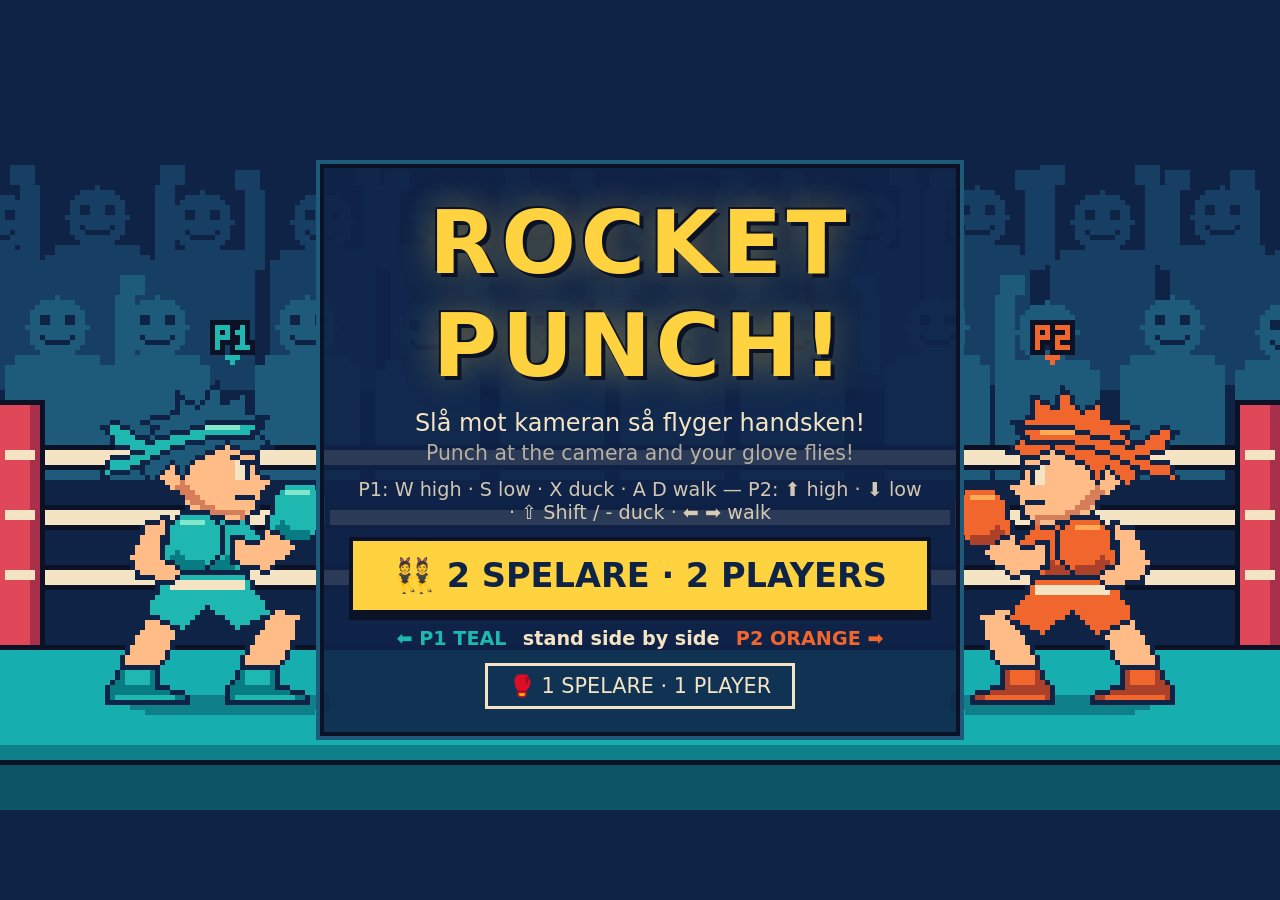
==== index.html @ 276efdc8 "A spin wheel with a 1% rare thunder boxer, Zeus (#31) Co-Authored-By: Claude Sonnet 5.5 <noreply@ant" ====
<!doctype html>
<html lang="sv">
<head>
  <meta charset="utf-8">
  <meta name="viewport" content="width=device-width, initial-scale=1">
  <title>Rocket Punch</title>
  <link rel="stylesheet" href="src/style.css">
  <!-- Collects page errors so the Helper can check the preview tab in one call (docs/agents/environment.md). Keep it. -->
  <script>window.pageErrors = []; addEventListener('error', (e) => pageErrors.push(String(e.message))); addEventListener('unhandledrejection', (e) => pageErrors.push(String(e.reason)));</script>
  <!-- three.js is available to any module via `import * as THREE from 'three'`. Pinned version, no build step (see docs/adr/0002). -->
  <script type="importmap">
    {
      "imports": {
        "three": "https://cdn.jsdelivr.net/npm/three@0.170.0/build/three.module.js",
        "three/addons/": "https://cdn.jsdelivr.net/npm/three@0.170.0/examples/jsm/"
      }
    }
  </script>
</head>
<body>
  <canvas id="stage"></canvas>

  <main id="title-screen" class="screen">
    <div class="panel">
      <h1 class="title">ROCKET PUNCH!</h1>
      <p class="subtitle">Slå mot kameran så flyger handsken! <span class="en">Punch at the camera and your glove flies!</span></p>
      <p class="keys"></p>
      <button id="play" class="big-button">👯 2 SPELARE · 2 PLAYERS</button>
      <p class="sides"><span class="p1">⬅️ P1 TEAL</span> stand side by side <span class="p2">P2 ORANGE ➡️</span></p>
      <button id="play-1p" class="small-button">🥊 1 SPELARE · 1 PLAYER</button>
    </div>
  </main>

  <main id="camera-screen" class="screen hidden">
    <div class="panel">
      <div class="big-icon">📷</div>
      <h2>Tillåt kameran! <span class="en">Allow the camera!</span></h2>
      <p>Click <b>Allow</b> at the top of the window.</p>
      <button id="skip-camera" class="small-button">⌨️ Play with keys instead</button>
    </div>
  </main>

  <main id="camera-failed-screen" class="screen hidden">
    <div class="panel">
      <div class="big-icon">🙈</div>
      <h2>No camera this time</h2>
      <p id="camera-trouble"></p>
      <p class="keys"></p>
      <button id="play-keys" class="big-button">▶ PLAY WITH KEYS</button>
    </div>
  </main>

  <!-- the boxer wheel: the wheel itself is drawn on the canvas; this is the text above and below it -->
  <main id="wheel-screen" class="screen hidden">
    <h2 id="wheel-title" class="wheel-title"></h2>
    <p id="wheel-help" class="wheel-help"></p>
  </main>

  <main id="win-screen" class="screen hidden">
    <div class="panel">
      <h1 id="win-title" class="title win">YOU WIN! ⭐</h1>
      <p id="win-sub" class="subtitle">Du vann! <span class="en">What a rocket punch!</span></p>
      <div id="win-scores" class="scores"></div>
      <button id="again-win" class="big-button">🔁 SPELA IGEN · PLAY AGAIN</button>
      <button id="menu" class="small-button">🏠 1 / 2 PLAYERS</button>
    </div>
  </main>

  <main id="timeup-screen" class="screen hidden">
    <div class="panel">
      <h1 class="title">TIME! ⏰</h1>
      <p id="time-hits" class="subtitle"></p>
      <div id="time-scores" class="scores"></div>
      <button id="again-time" class="big-button">🔁 SPELA IGEN · PLAY AGAIN</button>
      <button id="menu-time" class="small-button">🏠 1 / 2 PLAYERS</button>
    </div>
  </main>

  <p id="hint" class="hint hidden"></p>

  <script type="module" src="src/main.js"></script>
</body>
</html>
---- src/style.css ----
* { box-sizing: border-box; }
html, body { margin: 0; height: 100%; overflow: hidden; }
body {
  font-family: "Trebuchet MS", "Segoe UI", system-ui, sans-serif;
  background: #0f2347;
  color: #f4e4c4;
}
#stage { position: fixed; inset: 0; width: 100%; height: 100%; display: block; image-rendering: pixelated; }

.screen {
  position: fixed; inset: 0; z-index: 5;
  display: flex; flex-direction: column; align-items: center; justify-content: center;
  padding: 16px; text-align: center;
}
.hidden { display: none; }

.panel {
  display: flex; flex-direction: column; align-items: center; gap: 0.8rem;
  padding: 1.4rem 2rem; max-width: 40rem;
  background: rgba(15, 35, 71, 0.88); border: 4px solid #0b1226; outline: 4px solid #1e5a7a;
}

.title {
  font-size: clamp(2.6rem, 9vw, 5.5rem); margin: 0; letter-spacing: 0.05em;
  color: #ffd23f; text-shadow: 4px 4px 0 #0b1226, -2px -2px 0 #0b1226, 0 0 0.4em rgba(255, 210, 63, 0.4);
  animation: bob 2.4s ease-in-out infinite;
}
.title.win { color: #ffd23f; }
h2 { font-size: clamp(1.6rem, 5vw, 2.6rem); margin: 0; color: #ffd23f; text-shadow: 3px 3px 0 #0b1226; }
.subtitle, .panel p { font-size: clamp(1.1rem, 3.2vw, 1.5rem); margin: 0; }
.en { display: block; opacity: 0.7; font-size: 0.85em; margin-top: 0.2em; }
.keys { opacity: 0.85; font-size: clamp(0.95rem, 2.6vw, 1.2rem) !important; }
.big-icon { font-size: clamp(3rem, 10vw, 5rem); animation: bob 1.2s ease-in-out infinite; }

.big-button {
  font: inherit; font-size: clamp(1.2rem, 4.5vw, 2.1rem); font-weight: bold;
  padding: 0.45em 1.2em; border: 4px solid #0b1226; cursor: pointer; white-space: nowrap;
  color: #0f2347; background: #ffd23f; box-shadow: 0 0.18em 0 #0b1226;
  animation: pulse 1.6s ease-in-out infinite;
}
.big-button:hover { background: #ffe27a; }
.big-button:active { transform: translateY(0.12em); box-shadow: 0 0.06em 0 #0b1226; }

.small-button {
  font: inherit; font-size: clamp(1rem, 3vw, 1.3rem); padding: 0.4em 1em; cursor: pointer;
  border: 3px solid #f4e4c4; background: transparent; color: #f4e4c4;
}
.small-button:hover { background: #1e5a7a; }

.hint {
  position: fixed; left: 50%; bottom: 12px; transform: translateX(-50%); z-index: 4; margin: 0;
  padding: 6px 16px; font-weight: bold; font-size: clamp(0.9rem, 2.4vw, 1.3rem); white-space: nowrap;
  background: rgba(11, 18, 38, 0.75); color: #f4e4c4; pointer-events: none;
}

@keyframes bob { 50% { transform: translateY(-0.08em); } }
@keyframes pulse { 50% { transform: scale(1.05); } }

/* 2 players: who stands where, and the winner's colour */
.sides { font-weight: bold; font-size: clamp(0.95rem, 2.6vw, 1.2rem) !important; }
.sides .p1 { color: #1fb8b0; margin-right: 0.5em; }
.sides .p2 { color: #f0662c; margin-left: 0.5em; }
.title.win.teal { color: #1fb8b0; }
.title.win.orange { color: #f0662c; }

/* results screen: one score card per side, side by side */
.screen { overflow-y: auto; }
.scores { display: flex; gap: 0.6rem; justify-content: center; }
.score-card { padding: 0.35rem 0.7rem; border: 3px solid #0b1226; background: #1e5a7a; text-align: left; }
.score-card.teal { outline: 3px solid #1fb8b0; }
.score-card.orange { outline: 3px solid #f0662c; }
.score-card h3 { margin: 0 0 0.2rem; font-size: clamp(0.85rem, 2.4vw, 1.2rem); text-shadow: 2px 2px 0 #0b1226; white-space: nowrap; }
.score-card.teal h3 { color: #1fb8b0; }
.score-card.orange h3 { color: #f0662c; }
.score-card dl { display: grid; grid-template-columns: auto auto; gap: 0.05rem 0.8rem; margin: 0; font-size: clamp(0.75rem, 2vw, 1.05rem); white-space: nowrap; }
.score-card dt { opacity: 0.85; }
.score-card dd { margin: 0; font-weight: bold; color: #ffd23f; text-align: right; }

/* the boxer wheel: title at the top, help at the bottom, the canvas wheel shows through the middle */
#wheel-screen { justify-content: space-between; cursor: pointer; overflow: hidden; padding: 1.5vh 16px; }
.wheel-title {
  margin: 0; font-size: clamp(1.4rem, 5.5vw, 3rem); letter-spacing: 0.04em; color: #f4e4c4;
  text-shadow: 3px 3px 0 #0b1226, -2px -2px 0 #0b1226;
}
.wheel-title .en { font-size: 0.5em; }
.wheel-title.zeus { color: #ffd23f; font-size: clamp(2.2rem, 9vw, 5rem); animation: zeus-shake 0.12s linear infinite, zeus-glow 0.5s ease-in-out infinite; }
.wheel-help {
  margin: 0; padding: 4px 14px; font-weight: bold; font-size: clamp(1rem, 3vw, 1.5rem);
  background: rgba(11, 18, 38, 0.75); color: #ffd23f;
}
@keyframes zeus-shake { 25% { transform: translate(2px, -1px); } 75% { transform: translate(-2px, 1px); } }
@keyframes zeus-glow { 50% { text-shadow: 3px 3px 0 #0b1226, 0 0 0.5em #fff4c2, 0 0 1em #ffd23f; } }
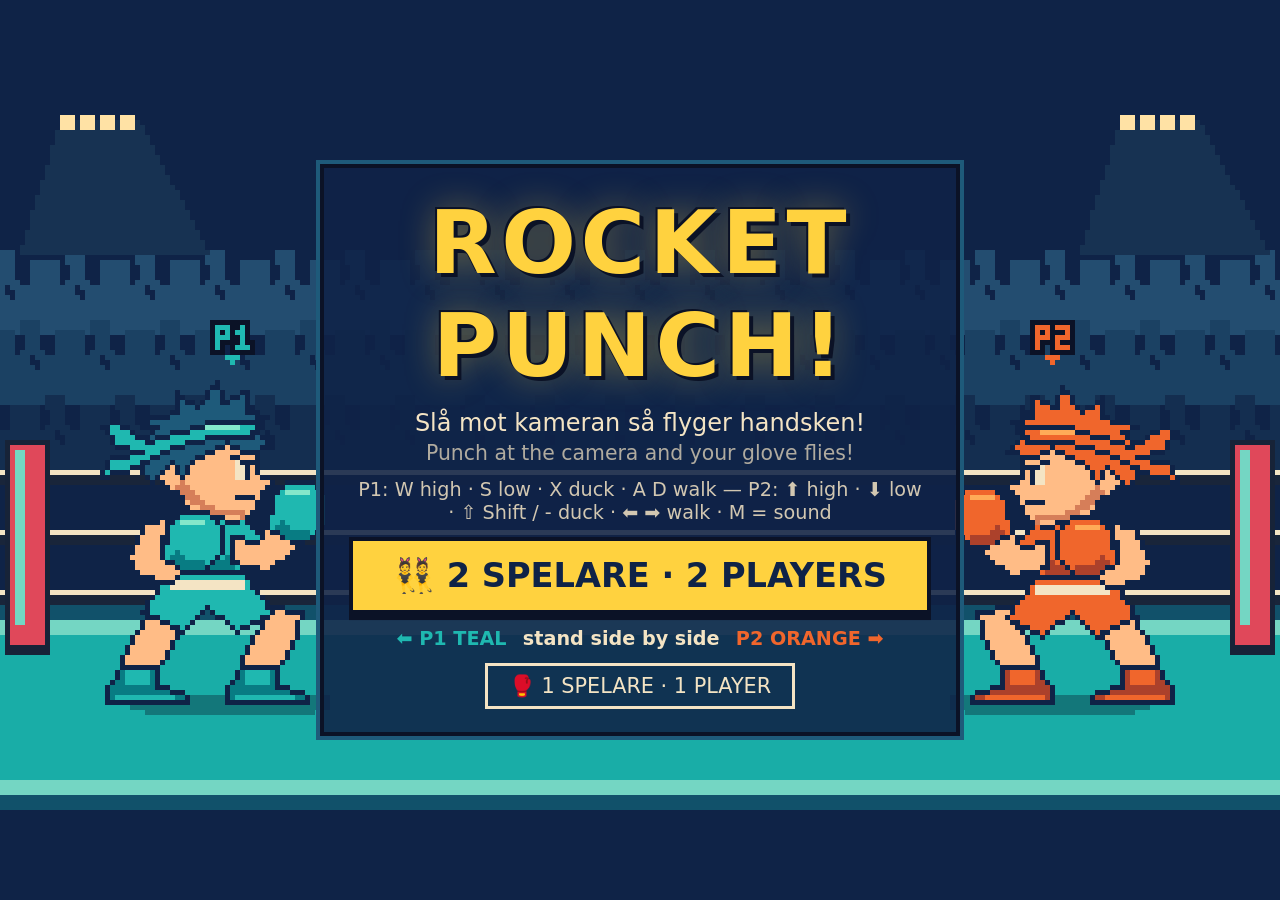
==== commit 4b6d4f12: "Five levels with new places and a boss, plus special-move sounds (#34, #35) Co-Authored-By: Claude S" ====
--- a/index.html
+++ b/index.html
@@ -66,13 +66,34 @@
     </div>
   </main>
 
-  <main id="timeup-screen" class="screen hidden">
+  <!-- 1 player: the next level (the new place shows through on the canvas) -->
+  <main id="level-screen" class="screen hidden">
+    <div class="level-top">
+      <h1 id="level-title" class="title">LEVEL 2!</h1>
+      <p id="level-place" class="level-place"></p>
+      <p id="level-foe" class="level-foe"></p>
+    </div>
+    <p class="wheel-help">👊 Slå · Punch · SPACE · click = FIGHT!</p>
+  </main>
+
+  <main id="gameover-screen" class="screen hidden">
     <div class="panel">
-      <h1 class="title">TIME! ⏰</h1>
-      <p id="time-hits" class="subtitle"></p>
-      <div id="time-scores" class="scores"></div>
-      <button id="again-time" class="big-button">🔁 SPELA IGEN · PLAY AGAIN</button>
-      <button id="menu-time" class="small-button">🏠 1 / 2 PLAYERS</button>
+      <h1 class="title over">GAME OVER</h1>
+      <p id="over-sub" class="subtitle"></p>
+      <div id="over-scores" class="scores"></div>
+      <button id="again-over" class="big-button">🔁 FÖRSÖK IGEN · TRY AGAIN</button>
+      <button id="menu-over" class="small-button">🏠 1 / 2 PLAYERS</button>
+    </div>
+  </main>
+
+  <main id="champion-screen" class="screen hidden">
+    <div class="panel champ">
+      <div class="big-icon">⭐🏆⭐</div>
+      <h1 class="title">CHAMPION!</h1>
+      <p class="subtitle">Du klarade alla 5 nivåerna! <span class="en">You beat all 5 levels!</span></p>
+      <div id="champ-scores" class="scores"></div>
+      <button id="again-champ" class="big-button">🔁 SPELA IGEN · PLAY AGAIN</button>
+      <button id="menu-champ" class="small-button">🏠 1 / 2 PLAYERS</button>
     </div>
   </main>
 
--- a/src/style.css
+++ b/src/style.css
@@ -90,3 +90,12 @@
 }
 @keyframes zeus-shake { 25% { transform: translate(2px, -1px); } 75% { transform: translate(-2px, 1px); } }
 @keyframes zeus-glow { 50% { text-shadow: 3px 3px 0 #0b1226, 0 0 0.5em #fff4c2, 0 0 1em #ffd23f; } }
+
+/* 1 player levels: "LEVEL 2!" over the new place, GAME OVER, CHAMPION */
+#level-screen { justify-content: space-between; cursor: pointer; padding: 3vh 16px; }
+.level-top { display: flex; flex-direction: column; align-items: center; gap: 0.3rem; padding: 0.6rem 1.6rem; background: rgba(11, 18, 38, 0.7); }
+.level-place { margin: 0; font-size: clamp(1.3rem, 4.5vw, 2.4rem); font-weight: bold; color: #f4e4c4; text-shadow: 3px 3px 0 #0b1226; }
+.level-place .en { font-size: 0.6em; }
+.level-foe { margin: 0; font-size: clamp(1.1rem, 3.5vw, 1.8rem); font-weight: bold; text-shadow: 2px 2px 0 #0b1226; }
+.title.over { color: #e0485a; }
+.panel.champ { outline-color: #ffd23f; }
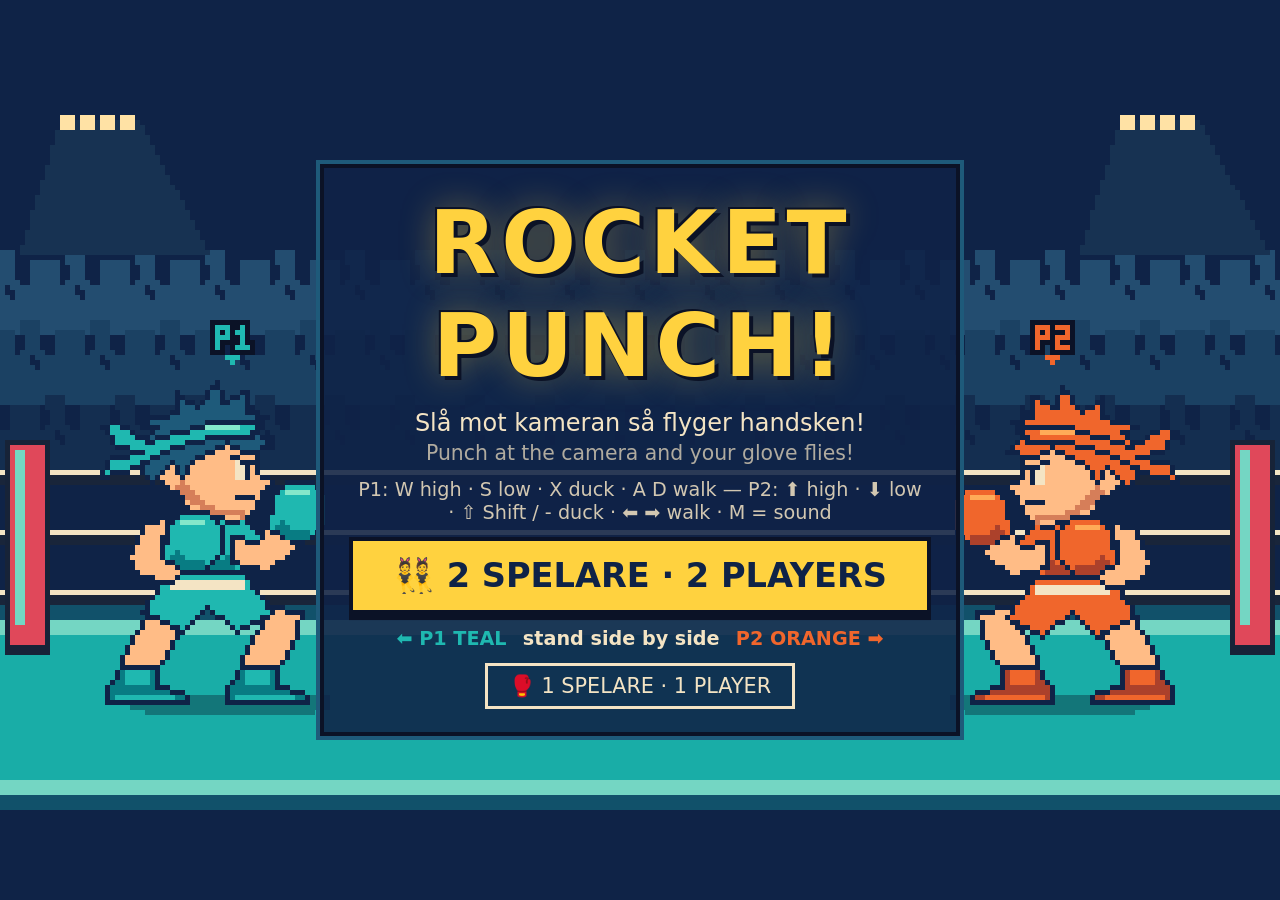
==== commit ba5a1714: "Stand-here boxes with a GET READY step, and the boss is KANG (#36) Co-Authored-By: Claude Sonnet 5.5" ====
--- a/index.html
+++ b/index.html
@@ -56,6 +56,12 @@
     <p id="wheel-help" class="wheel-help"></p>
   </main>
 
+  <!-- GET READY (camera play): the big camera picture with the STAND HERE boxes is drawn on the canvas -->
+  <main id="ready-screen" class="screen hidden">
+    <h2 class="wheel-title">GÖR DIG REDO! <span class="en">GET READY!</span></h2>
+    <p id="ready-help" class="wheel-help"></p>
+  </main>
+
   <main id="win-screen" class="screen hidden">
     <div class="panel">
       <h1 id="win-title" class="title win">YOU WIN! ⭐</h1>
--- a/src/style.css
+++ b/src/style.css
@@ -78,6 +78,11 @@
 
 /* the boxer wheel: title at the top, help at the bottom, the canvas wheel shows through the middle */
 #wheel-screen { justify-content: space-between; cursor: pointer; overflow: hidden; padding: 1.5vh 16px; }
+/* GET READY: title above and help below the big camera picture (drawn on the canvas) */
+#ready-screen { justify-content: space-between; cursor: pointer; overflow: hidden; padding: 1vh 16px; }
+#ready-screen .wheel-title { font-size: clamp(1.4rem, 5vh, 3rem); }
+#ready-screen .en { display: inline; margin: 0 0 0 0.3em; }
+#ready-help { white-space: normal; }
 .wheel-title {
   margin: 0; font-size: clamp(1.4rem, 5.5vw, 3rem); letter-spacing: 0.04em; color: #f4e4c4;
   text-shadow: 3px 3px 0 #0b1226, -2px -2px 0 #0b1226;
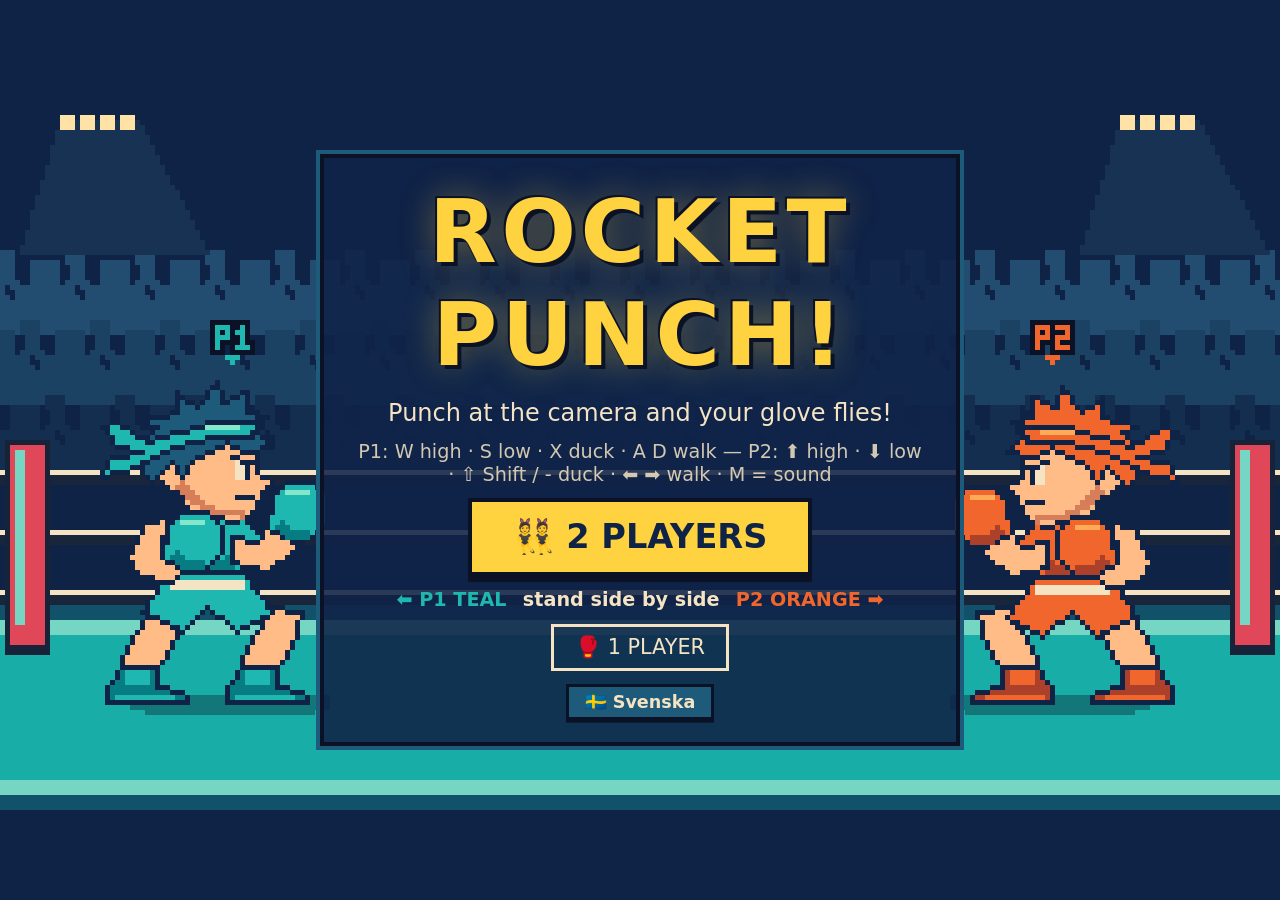
==== commit 0104a94f: "Fight music, language button, lava, place reveal, duck box, fixed knees - Fight music for each of th" ====
--- a/index.html
+++ b/index.html
@@ -1,5 +1,5 @@
 <!doctype html>
-<html lang="sv">
+<html lang="en">
 <head>
   <meta charset="utf-8">
   <meta name="viewport" content="width=device-width, initial-scale=1">
@@ -23,30 +23,31 @@
   <main id="title-screen" class="screen">
     <div class="panel">
       <h1 class="title">ROCKET PUNCH!</h1>
-      <p class="subtitle">Slå mot kameran så flyger handsken! <span class="en">Punch at the camera and your glove flies!</span></p>
+      <p class="subtitle" data-i18n="subtitle">Punch at the camera and your glove flies!</p>
       <p class="keys"></p>
-      <button id="play" class="big-button">👯 2 SPELARE · 2 PLAYERS</button>
-      <p class="sides"><span class="p1">⬅️ P1 TEAL</span> stand side by side <span class="p2">P2 ORANGE ➡️</span></p>
-      <button id="play-1p" class="small-button">🥊 1 SPELARE · 1 PLAYER</button>
+      <button id="play" class="big-button" data-i18n="play2">👯 2 PLAYERS</button>
+      <p class="sides"><span class="p1" data-i18n="p1Side">⬅️ P1 TEAL</span> <span data-i18n="sidesMiddle">stand side by side</span> <span class="p2" data-i18n="p2Side">P2 ORANGE ➡️</span></p>
+      <button id="play-1p" class="small-button" data-i18n="play1">🥊 1 PLAYER</button>
+      <button id="lang" class="lang-button" data-i18n="langButton">🇸🇪 Svenska</button>
     </div>
   </main>
 
   <main id="camera-screen" class="screen hidden">
     <div class="panel">
       <div class="big-icon">📷</div>
-      <h2>Tillåt kameran! <span class="en">Allow the camera!</span></h2>
-      <p>Click <b>Allow</b> at the top of the window.</p>
-      <button id="skip-camera" class="small-button">⌨️ Play with keys instead</button>
+      <h2 data-i18n="allowCamera">Allow the camera!</h2>
+      <p data-i18n-html="clickAllow">Click <b>Allow</b> at the top of the window.</p>
+      <button id="skip-camera" class="small-button" data-i18n="skipCamera">⌨️ Play with keys instead</button>
     </div>
   </main>
 
   <main id="camera-failed-screen" class="screen hidden">
     <div class="panel">
       <div class="big-icon">🙈</div>
-      <h2>No camera this time</h2>
+      <h2 data-i18n="noCamera">No camera this time</h2>
       <p id="camera-trouble"></p>
       <p class="keys"></p>
-      <button id="play-keys" class="big-button">▶ PLAY WITH KEYS</button>
+      <button id="play-keys" class="big-button" data-i18n="playKeys">▶ PLAY WITH KEYS</button>
     </div>
   </main>
 
@@ -56,19 +57,26 @@
     <p id="wheel-help" class="wheel-help"></p>
   </main>
 
+  <!-- 2 players: the random place is revealed like a slot machine (the place flickers on the canvas behind) -->
+  <main id="reveal-screen" class="screen hidden">
+    <h2 class="wheel-title" data-i18n="placeRoll">🎲 WHERE WILL YOU FIGHT?</h2>
+    <p id="reveal-place" class="reveal-place"></p>
+    <p class="wheel-help" data-i18n="placeHelp">Click · SPACE to go on</p>
+  </main>
+
   <!-- GET READY (camera play): the big camera picture with the STAND HERE boxes is drawn on the canvas -->
   <main id="ready-screen" class="screen hidden">
-    <h2 class="wheel-title">GÖR DIG REDO! <span class="en">GET READY!</span></h2>
+    <h2 class="wheel-title" data-i18n="getReady">GET READY!</h2>
     <p id="ready-help" class="wheel-help"></p>
   </main>
 
   <main id="win-screen" class="screen hidden">
     <div class="panel">
-      <h1 id="win-title" class="title win">YOU WIN! ⭐</h1>
-      <p id="win-sub" class="subtitle">Du vann! <span class="en">What a rocket punch!</span></p>
+      <h1 id="win-title" class="title win" data-i18n="youWin">YOU WIN! ⭐</h1>
+      <p id="win-sub" class="subtitle" data-i18n="youWinSub">What a rocket punch!</p>
       <div id="win-scores" class="scores"></div>
-      <button id="again-win" class="big-button">🔁 SPELA IGEN · PLAY AGAIN</button>
-      <button id="menu" class="small-button">🏠 1 / 2 PLAYERS</button>
+      <button id="again-win" class="big-button" data-i18n="playAgain">🔁 PLAY AGAIN</button>
+      <button id="menu" class="small-button" data-i18n="menu">🏠 1 / 2 PLAYERS</button>
     </div>
   </main>
 
@@ -79,27 +87,27 @@
       <p id="level-place" class="level-place"></p>
       <p id="level-foe" class="level-foe"></p>
     </div>
-    <p class="wheel-help">👊 Slå · Punch · SPACE · click = FIGHT!</p>
+    <p class="wheel-help" data-i18n="levelHelp">👊 Punch · SPACE · click = FIGHT!</p>
   </main>
 
   <main id="gameover-screen" class="screen hidden">
     <div class="panel">
-      <h1 class="title over">GAME OVER</h1>
+      <h1 class="title over" data-i18n="gameOver">GAME OVER</h1>
       <p id="over-sub" class="subtitle"></p>
       <div id="over-scores" class="scores"></div>
-      <button id="again-over" class="big-button">🔁 FÖRSÖK IGEN · TRY AGAIN</button>
-      <button id="menu-over" class="small-button">🏠 1 / 2 PLAYERS</button>
+      <button id="again-over" class="big-button" data-i18n="tryAgain">🔁 TRY AGAIN</button>
+      <button id="menu-over" class="small-button" data-i18n="menu">🏠 1 / 2 PLAYERS</button>
     </div>
   </main>
 
   <main id="champion-screen" class="screen hidden">
     <div class="panel champ">
       <div class="big-icon">⭐🏆⭐</div>
-      <h1 class="title">CHAMPION!</h1>
-      <p class="subtitle">Du klarade alla 5 nivåerna! <span class="en">You beat all 5 levels!</span></p>
+      <h1 class="title" data-i18n="champion">CHAMPION!</h1>
+      <p class="subtitle" data-i18n="championSub">You beat all 5 levels!</p>
       <div id="champ-scores" class="scores"></div>
-      <button id="again-champ" class="big-button">🔁 SPELA IGEN · PLAY AGAIN</button>
-      <button id="menu-champ" class="small-button">🏠 1 / 2 PLAYERS</button>
+      <button id="again-champ" class="big-button" data-i18n="playAgain">🔁 PLAY AGAIN</button>
+      <button id="menu-champ" class="small-button" data-i18n="menu">🏠 1 / 2 PLAYERS</button>
     </div>
   </main>
 
--- a/src/style.css
+++ b/src/style.css
@@ -104,3 +104,19 @@
 .level-foe { margin: 0; font-size: clamp(1.1rem, 3.5vw, 1.8rem); font-weight: bold; text-shadow: 2px 2px 0 #0b1226; }
 .title.over { color: #e0485a; }
 .panel.champ { outline-color: #ffd23f; }
+
+/* the language button on the title screen */
+.lang-button {
+  font: inherit; font-size: clamp(0.9rem, 2.6vw, 1.1rem); font-weight: bold; padding: 0.3em 0.9em; cursor: pointer;
+  border: 3px solid #0b1226; background: #1e5a7a; color: #f4e4c4; box-shadow: 0 0.15em 0 #0b1226;
+}
+.lang-button:hover { background: #2a7aa0; }
+
+/* 2 players: the random place reveal */
+#reveal-screen { justify-content: space-between; cursor: pointer; overflow: hidden; padding: 3vh 16px; }
+.reveal-place {
+  margin: 0; padding: 0.15em 0.8em; font-size: clamp(2.2rem, 9vw, 5rem); font-weight: bold; white-space: nowrap;
+  color: #f4e4c4; background: rgba(11, 18, 38, 0.7); text-shadow: 4px 4px 0 #0b1226;
+}
+.reveal-place.landed { color: #ffd23f; animation: pop-in 0.35s ease-out; }
+@keyframes pop-in { 0% { transform: scale(1.5); } 100% { transform: scale(1); } }
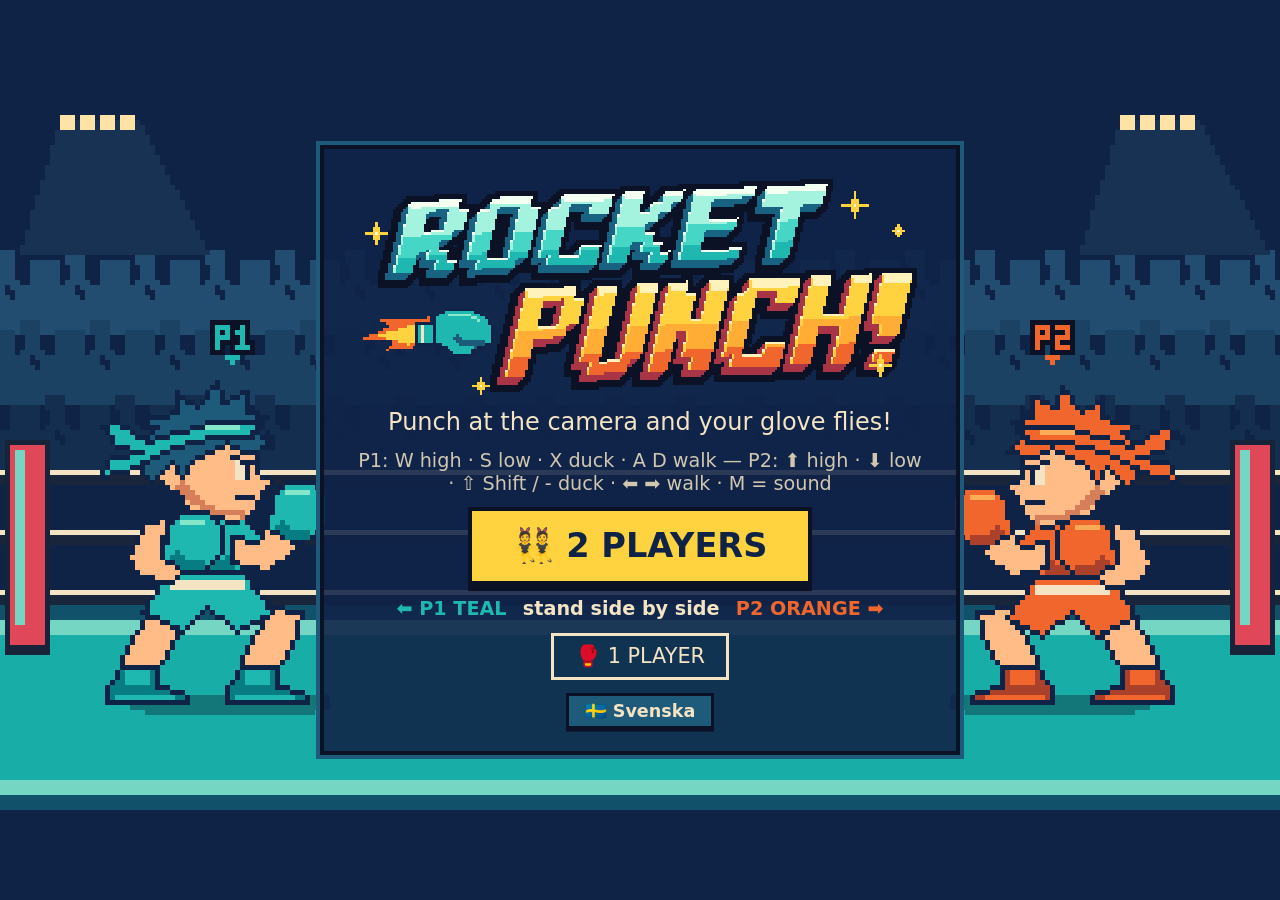
==== commit 74e911b7: "Bold animated title logo, and a touch-up concept for the fight screen - New pixel-art logo: the rock" ====
--- a/index.html
+++ b/index.html
@@ -22,7 +22,11 @@
 
   <main id="title-screen" class="screen">
     <div class="panel">
-      <h1 class="title">ROCKET PUNCH!</h1>
+      <h1 class="title-logo" aria-label="ROCKET PUNCH!">
+        <img class="logo-word" src="assets/art/logo-word.png" alt="">
+        <span class="logo-glove" aria-hidden="true"></span>
+        <img class="logo-stars" src="assets/art/logo-stars.png" alt="">
+      </h1>
       <p class="subtitle" data-i18n="subtitle">Punch at the camera and your glove flies!</p>
       <p class="keys"></p>
       <button id="play" class="big-button" data-i18n="play2">👯 2 PLAYERS</button>
--- a/src/style.css
+++ b/src/style.css
@@ -120,3 +120,85 @@
 }
 .reveal-place.landed { color: #ffd23f; animation: pop-in 0.35s ease-out; }
 @keyframes pop-in { 0% { transform: scale(1.5); } 100% { transform: scale(1); } }
+.title-logo {
+  position: relative;
+  margin: 0;
+  width: min(35rem, calc(100vw - 7rem), 72vh);
+  aspect-ratio: 220 / 88;
+  isolation: isolate;
+  image-rendering: pixelated;
+}
+.title-logo img { position: absolute; inset: 0; width: 100%; }
+.logo-glove {
+  position: absolute;
+  left: 0;
+  top: 56%;
+  width: 25%;
+  aspect-ratio: 2;
+  background: url('../assets/art/logo-glove.png') left center / 200% 100% no-repeat;
+}
+@media (prefers-reduced-motion: no-preference) {
+  .logo-glove {
+    animation: logo-flight 650ms steps(9, end) both, logo-jab 4.8s 650ms steps(4, end) infinite,
+      logo-flame 240ms steps(2, jump-none) infinite;
+  }
+  .logo-word { animation: logo-impact 650ms steps(3, end), logo-recoil 4.8s 650ms steps(3, end) infinite; }
+  .logo-stars { animation: logo-sparks 650ms steps(3, end), logo-twinkle 4.8s 650ms steps(4, end) infinite; }
+}
+@keyframes logo-flight {
+  0% { transform: translate(-65%, 14%) scale(.65); opacity: 0; }
+  26% { opacity: 1; }
+  60% { transform: translate(15%, -4%) scale(1.12, .94); }
+  80% { transform: translate(-6%, 0); }
+  100% { transform: none; }
+}
+@keyframes logo-impact {
+  0%, 55%, 100% { transform: none; }
+  60% { transform: translate(2%, -2%) scale(.97, 1.04); }
+  77% { transform: translate(-1%, 1%) scale(1.015, .98); }
+}
+@keyframes logo-sparks {
+  0%, 54% { opacity: 0; transform: scale(.82); }
+  63% { opacity: 1; transform: scale(1.05); }
+  100% { transform: none; }
+}
+@keyframes logo-flame { to { background-position-x: 100%; } }
+@keyframes logo-jab {
+  0%, 46%, 92%, 100% { transform: none; }
+  23%, 66% { transform: translateY(-3%); }
+  77% { transform: translate(-14%, 2%); }
+  82% { transform: translate(15%, -4%) scale(1.08, .95); }
+}
+@keyframes logo-recoil {
+  0%, 80%, 94%, 100% { transform: none; }
+  83% { transform: translate(1.3%, -1%) scale(.985, 1.02); }
+  88% { transform: translateX(-.5%); }
+}
+@keyframes logo-twinkle {
+  0%, 46%, 82%, 100% { opacity: 1; }
+  25%, 76% { opacity: .28; }
+  82% { transform: scale(1.035); }
+  95% { transform: none; }
+}
+@media (prefers-reduced-motion: no-preference) {
+  .title-logo::after {
+    content: "";
+    position: absolute;
+    left: 20%;
+    top: 53%;
+    width: 14.55%;
+    aspect-ratio: 1;
+    background: url('../assets/art/logo-impact.png') center / contain no-repeat;
+    opacity: 0;
+    animation: logo-hit-rays 650ms steps(2, end), logo-jab-rays 4.8s 650ms steps(2, end) infinite;
+  }
+}
+@keyframes logo-hit-rays {
+  0%, 54%, 98%, 100% { opacity: 0; }
+  60% { opacity: 1; transform: scale(.75); }
+  78% { opacity: 1; transform: scale(1.12); }
+}
+@keyframes logo-jab-rays {
+  0%, 79%, 90%, 100% { opacity: 0; }
+  82%, 85% { opacity: 1; }
+}
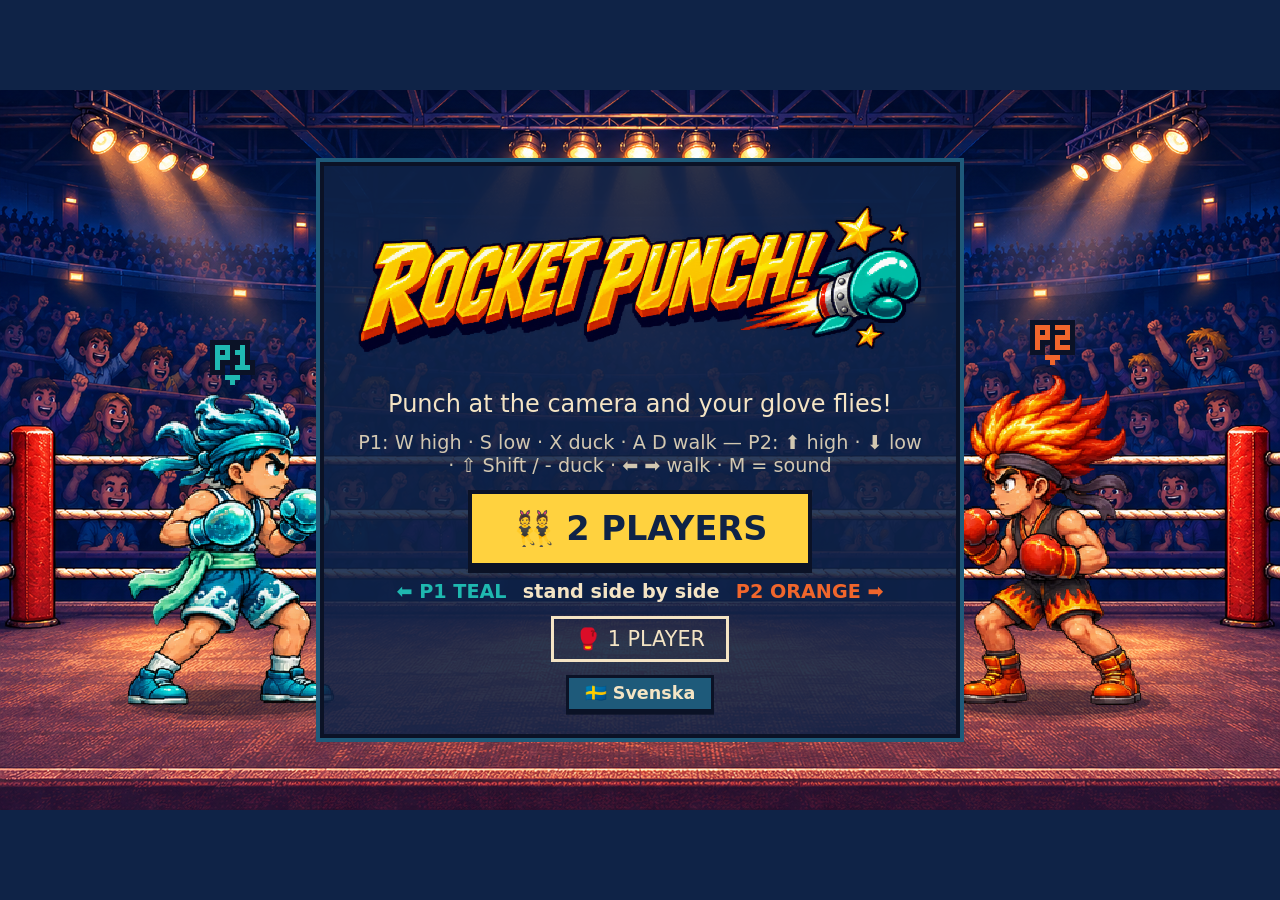
==== commit 0e38ebb7: "Full HD visual overhaul with elemental boxers and Zeus (#37) Co-Authored-By: Claude Opus 5.5 <norepl" ====
--- a/index.html
+++ b/index.html
@@ -22,11 +22,7 @@
 
   <main id="title-screen" class="screen">
     <div class="panel">
-      <h1 class="title-logo" aria-label="ROCKET PUNCH!">
-        <img class="logo-word" src="assets/art/logo-word.png" alt="">
-        <span class="logo-glove" aria-hidden="true"></span>
-        <img class="logo-stars" src="assets/art/logo-stars.png" alt="">
-      </h1>
+      <h1 class="title-logo" aria-label="ROCKET PUNCH!"><img src="assets/art/hd/ui/title-logo.png" alt=""></h1>
       <p class="subtitle" data-i18n="subtitle">Punch at the camera and your glove flies!</p>
       <p class="keys"></p>
       <button id="play" class="big-button" data-i18n="play2">👯 2 PLAYERS</button>
--- a/src/style.css
+++ b/src/style.css
@@ -15,8 +15,12 @@
 .hidden { display: none; }
 
 .panel {
-  display: flex; flex-direction: column; align-items: center; gap: 0.8rem;
-  padding: 1.4rem 2rem; max-width: 40rem;
+  --pad-x: clamp(0.8rem, 4vw, 2rem);   /* side padding; the title logo subtracts it to fit narrow phones */
+  display: flex; flex-direction: column; align-items: center; gap: clamp(0.35rem, 1.8vh, 0.8rem);
+  padding: clamp(0.6rem, 3vh, 1.4rem) var(--pad-x); max-width: min(40rem, 100%);
+  /* auto margins instead of plain centring: a panel taller than the screen starts at the top and scrolls,
+     rather than being cut off above the top edge */
+  margin-block: auto; flex-shrink: 0;
   background: rgba(15, 35, 71, 0.88); border: 4px solid #0b1226; outline: 4px solid #1e5a7a;
 }
 
@@ -64,8 +68,8 @@
 .title.win.orange { color: #f0662c; }
 
 /* results screen: one score card per side, side by side */
-.screen { overflow-y: auto; }
-.scores { display: flex; gap: 0.6rem; justify-content: center; }
+.screen { overflow-y: auto; overflow-x: hidden; }
+.scores { display: flex; flex-wrap: wrap; gap: 0.6rem; justify-content: center; }
 .score-card { padding: 0.35rem 0.7rem; border: 3px solid #0b1226; background: #1e5a7a; text-align: left; }
 .score-card.teal { outline: 3px solid #1fb8b0; }
 .score-card.orange { outline: 3px solid #f0662c; }
@@ -120,85 +124,44 @@
 }
 .reveal-place.landed { color: #ffd23f; animation: pop-in 0.35s ease-out; }
 @keyframes pop-in { 0% { transform: scale(1.5); } 100% { transform: scale(1); } }
+/* the HD title logo (assets/art/hd/ui/title-logo.png, ROCKET PUNCH! with its rocket glove): one picture
+   that pops in, then gives a little punch every few seconds */
 .title-logo {
-  position: relative;
   margin: 0;
-  width: min(35rem, calc(100vw - 7rem), 72vh);
-  aspect-ratio: 220 / 88;
-  isolation: isolate;
-  image-rendering: pixelated;
+  /* fits inside the panel: screen gutters (32px), the panel's side padding and its borders (8px) */
+  width: min(38rem, calc(100vw - 40px - 2 * var(--pad-x, 2rem)), 66vh);
+  max-width: 100%;
+  aspect-ratio: 2172 / 724;
+  line-height: 0;
 }
-.title-logo img { position: absolute; inset: 0; width: 100%; }
-.logo-glove {
-  position: absolute;
-  left: 0;
-  top: 56%;
-  width: 25%;
-  aspect-ratio: 2;
-  background: url('../assets/art/logo-glove.png') left center / 200% 100% no-repeat;
+.title-logo img { width: 100%; height: 100%; display: block; }
+@media (prefers-reduced-motion: no-preference) {
+  .title-logo img { animation: logo-in 650ms steps(5, end) both, logo-punch 4.8s 650ms steps(4, end) infinite; }
 }
-@media (prefers-reduced-motion: no-preference) {
-  .logo-glove {
-    animation: logo-flight 650ms steps(9, end) both, logo-jab 4.8s 650ms steps(4, end) infinite,
-      logo-flame 240ms steps(2, jump-none) infinite;
-  }
-  .logo-word { animation: logo-impact 650ms steps(3, end), logo-recoil 4.8s 650ms steps(3, end) infinite; }
-  .logo-stars { animation: logo-sparks 650ms steps(3, end), logo-twinkle 4.8s 650ms steps(4, end) infinite; }
-}
-@keyframes logo-flight {
-  0% { transform: translate(-65%, 14%) scale(.65); opacity: 0; }
-  26% { opacity: 1; }
-  60% { transform: translate(15%, -4%) scale(1.12, .94); }
-  80% { transform: translate(-6%, 0); }
+@keyframes logo-in {
+  0% { transform: translateX(-40%) scale(.6); opacity: 0; }
+  40% { opacity: 1; }
+  70% { transform: translateX(3%) scale(1.06, .95); }
   100% { transform: none; }
 }
-@keyframes logo-impact {
-  0%, 55%, 100% { transform: none; }
-  60% { transform: translate(2%, -2%) scale(.97, 1.04); }
-  77% { transform: translate(-1%, 1%) scale(1.015, .98); }
+@keyframes logo-punch {
+  0%, 78%, 94%, 100% { transform: none; }
+  82% { transform: translateX(2%) scale(1.03, .97); }
+  88% { transform: translateX(-.6%); }
 }
-@keyframes logo-sparks {
-  0%, 54% { opacity: 0; transform: scale(.82); }
-  63% { opacity: 1; transform: scale(1.05); }
-  100% { transform: none; }
+
+
+/* phones on their side (short screens): the title panel gets a tighter fit, and its three buttons
+   share one row so the logo, the words and every button fit without scrolling. Text stays >= 0.9rem. */
+@media (max-height: 520px) {
+  .screen { padding: 8px 16px; }
+  .big-button { font-size: clamp(1.15rem, 6vh, 1.6rem); padding: 0.3em 1em; }
+  .small-button { font-size: 1rem; padding: 0.3em 0.9em; }
+  .subtitle, .panel p { font-size: clamp(1rem, 4.5vh, 1.3rem); }
+  .keys, .sides { font-size: 0.9rem !important; }
+  #title-screen .panel { flex-flow: row wrap; justify-content: center; align-items: center; column-gap: 0.8rem; }
+  #title-screen .panel > :not(button) { flex-basis: 100%; }
+  #title-screen .panel > .title-logo { flex-basis: auto; width: min(38rem, calc(100vw - 40px - 2 * var(--pad-x, 2rem)), 72vh); }
+  #title-screen .title-logo, #title-screen .subtitle, #title-screen .keys { order: -2; }
+  #title-screen .sides { order: -1; }
 }
-@keyframes logo-flame { to { background-position-x: 100%; } }
-@keyframes logo-jab {
-  0%, 46%, 92%, 100% { transform: none; }
-  23%, 66% { transform: translateY(-3%); }
-  77% { transform: translate(-14%, 2%); }
-  82% { transform: translate(15%, -4%) scale(1.08, .95); }
-}
-@keyframes logo-recoil {
-  0%, 80%, 94%, 100% { transform: none; }
-  83% { transform: translate(1.3%, -1%) scale(.985, 1.02); }
-  88% { transform: translateX(-.5%); }
-}
-@keyframes logo-twinkle {
-  0%, 46%, 82%, 100% { opacity: 1; }
-  25%, 76% { opacity: .28; }
-  82% { transform: scale(1.035); }
-  95% { transform: none; }
-}
-@media (prefers-reduced-motion: no-preference) {
-  .title-logo::after {
-    content: "";
-    position: absolute;
-    left: 20%;
-    top: 53%;
-    width: 14.55%;
-    aspect-ratio: 1;
-    background: url('../assets/art/logo-impact.png') center / contain no-repeat;
-    opacity: 0;
-    animation: logo-hit-rays 650ms steps(2, end), logo-jab-rays 4.8s 650ms steps(2, end) infinite;
-  }
-}
-@keyframes logo-hit-rays {
-  0%, 54%, 98%, 100% { opacity: 0; }
-  60% { opacity: 1; transform: scale(.75); }
-  78% { opacity: 1; transform: scale(1.12); }
-}
-@keyframes logo-jab-rays {
-  0%, 79%, 90%, 100% { opacity: 0; }
-  82%, 85% { opacity: 1; }
-}
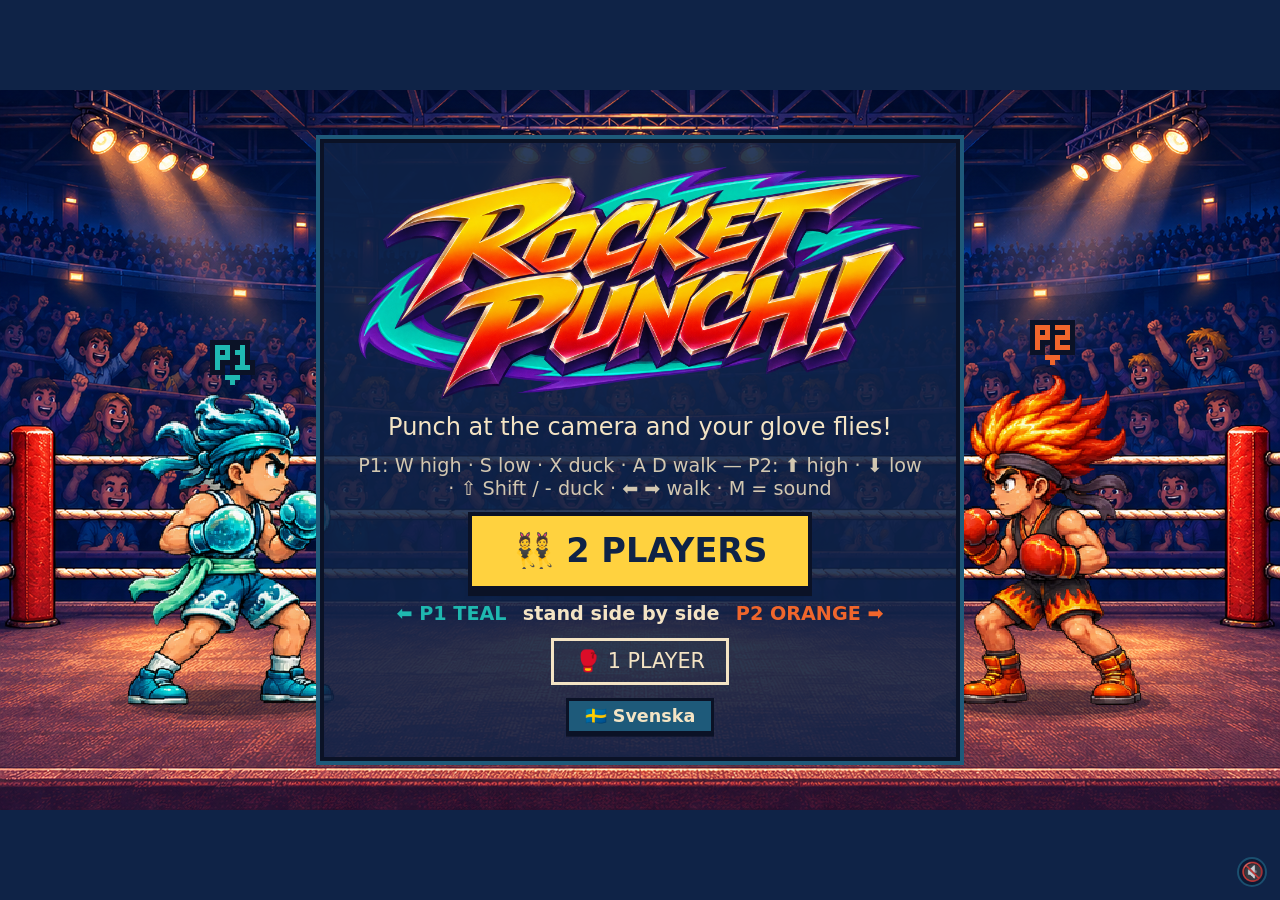
==== commit 3fd6ca75: "Epic chiptune intro and title music with a speaker mute icon (#41) Co-Authored-By: Claude Opus 5.5 <" ====
--- a/index.html
+++ b/index.html
@@ -30,6 +30,8 @@
       <button id="play-1p" class="small-button" data-i18n="play1">🥊 1 PLAYER</button>
       <button id="lang" class="lang-button" data-i18n="langButton">🇸🇪 Svenska</button>
     </div>
+    <!-- sound on/off: a small speaker in the corner (src/main.js, SOUND BUTTON) -->
+    <button id="sound-toggle" class="sound-button" type="button" aria-pressed="false" aria-label="Sound">🔇</button>
   </main>
 
   <main id="camera-screen" class="screen hidden">
--- a/src/style.css
+++ b/src/style.css
@@ -51,6 +51,22 @@
 }
 .small-button:hover { background: #1e5a7a; }
 
+/* the title's sound on/off speaker: small to look at, a full 44 px to tap, clear of the phone's rounded corners */
+.sound-button {
+  position: absolute; z-index: 6;
+  right: max(6px, env(safe-area-inset-right)); bottom: max(6px, env(safe-area-inset-bottom));
+  width: 44px; height: 44px; padding: 0; display: grid; place-items: center;
+  font-size: 1.15rem; line-height: 1; cursor: pointer; opacity: 0.8;
+  border: 0; border-radius: 50%; color: #f4e4c4; background: transparent;
+  -webkit-tap-highlight-color: transparent; touch-action: manipulation;
+}
+.sound-button::before {   /* the small visible disc; the rest of the 44 px is invisible tap area */
+  content: ""; position: absolute; inset: 7px; z-index: -1; border-radius: 50%;
+  background: rgba(11, 18, 38, 0.7); border: 2px solid #1e5a7a;
+}
+.sound-button:hover, .sound-button:focus-visible { opacity: 1; }
+.sound-button:focus-visible { outline: 3px solid #ffd23f; outline-offset: 0; }
+
 .hint {
   position: fixed; left: 50%; bottom: 12px; transform: translateX(-50%); z-index: 4; margin: 0;
   padding: 6px 16px; font-weight: bold; font-size: clamp(0.9rem, 2.4vw, 1.3rem); white-space: nowrap;
@@ -89,6 +105,7 @@
 #ready-help { white-space: normal; }
 .wheel-title {
   margin: 0; font-size: clamp(1.4rem, 5.5vw, 3rem); letter-spacing: 0.04em; color: #f4e4c4;
+  max-width: 100%; text-wrap: balance;   /* long names or a wider phone font wrap instead of spilling off the side */
   text-shadow: 3px 3px 0 #0b1226, -2px -2px 0 #0b1226;
 }
 .wheel-title .en { font-size: 0.5em; }
@@ -131,10 +148,10 @@
   /* fits inside the panel: screen gutters (32px), the panel's side padding and its borders (8px) */
   width: min(38rem, calc(100vw - 40px - 2 * var(--pad-x, 2rem)), 66vh);
   max-width: 100%;
-  aspect-ratio: 2172 / 724;
+  aspect-ratio: 1941 / 800; /* the picture's own shape, so it is never squashed */
   line-height: 0;
 }
-.title-logo img { width: 100%; height: 100%; display: block; }
+.title-logo img { width: 100%; height: 100%; display: block; object-fit: contain; }
 @media (prefers-reduced-motion: no-preference) {
   .title-logo img { animation: logo-in 650ms steps(5, end) both, logo-punch 4.8s 650ms steps(4, end) infinite; }
 }
@@ -164,4 +181,7 @@
   #title-screen .panel > .title-logo { flex-basis: auto; width: min(38rem, calc(100vw - 40px - 2 * var(--pad-x, 2rem)), 72vh); }
   #title-screen .title-logo, #title-screen .subtitle, #title-screen .keys { order: -2; }
   #title-screen .sides { order: -1; }
+  /* ZEUS! on one line, so the heading stays above the Zeus picture instead of across his head */
+  .wheel-title.zeus { font-size: clamp(1.6rem, 9vh, 2.4rem); }
+  .wheel-title.zeus .en { display: inline; margin: 0 0 0 0.4em; }
 }
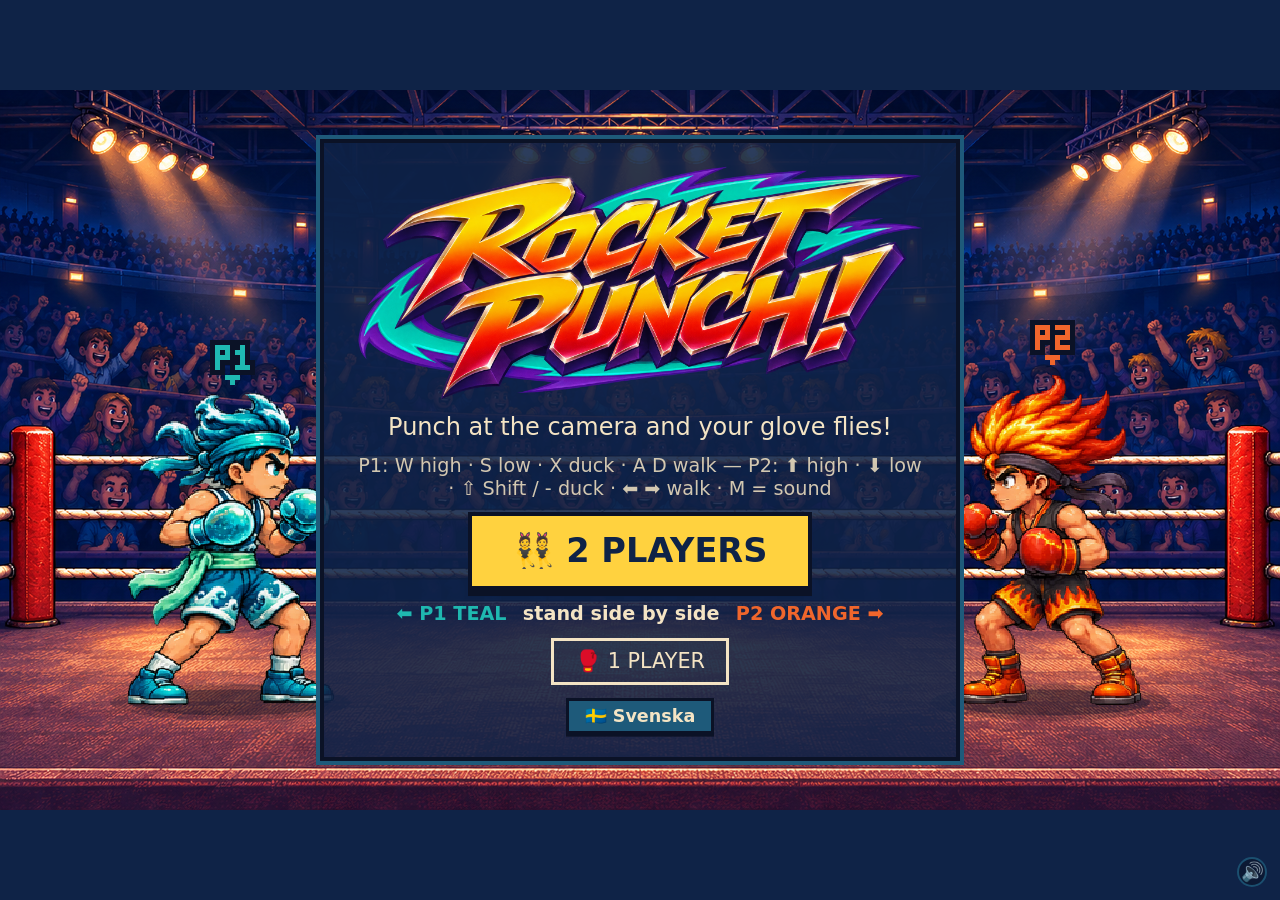
==== commit e051647c: "Sound on by default: title speaker starts ON and every tap toggles mute (#41) Co-Authored-By: Claude" ====
--- a/index.html
+++ b/index.html
@@ -31,7 +31,7 @@
       <button id="lang" class="lang-button" data-i18n="langButton">🇸🇪 Svenska</button>
     </div>
     <!-- sound on/off: a small speaker in the corner (src/main.js, SOUND BUTTON) -->
-    <button id="sound-toggle" class="sound-button" type="button" aria-pressed="false" aria-label="Sound">🔇</button>
+    <button id="sound-toggle" class="sound-button" type="button" aria-pressed="true" aria-label="Sound">🔊</button>
   </main>
 
   <main id="camera-screen" class="screen hidden">
